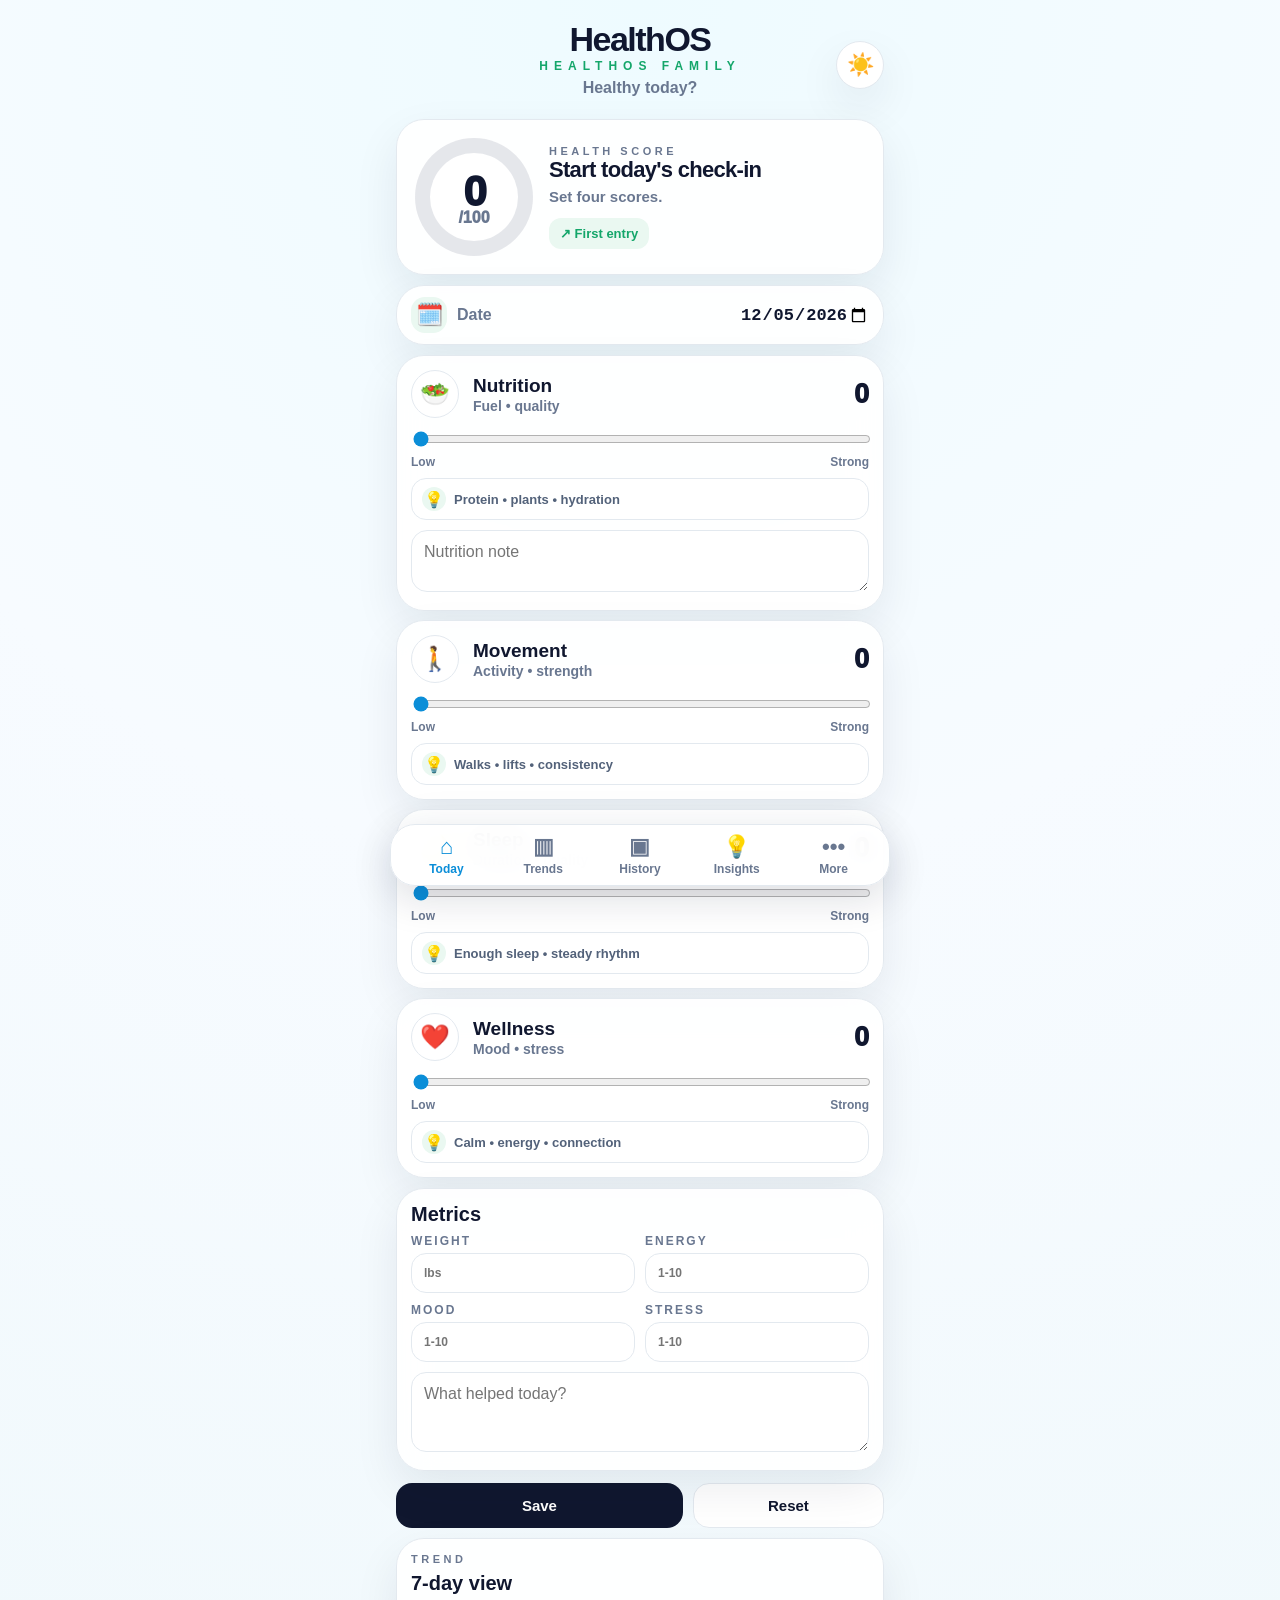
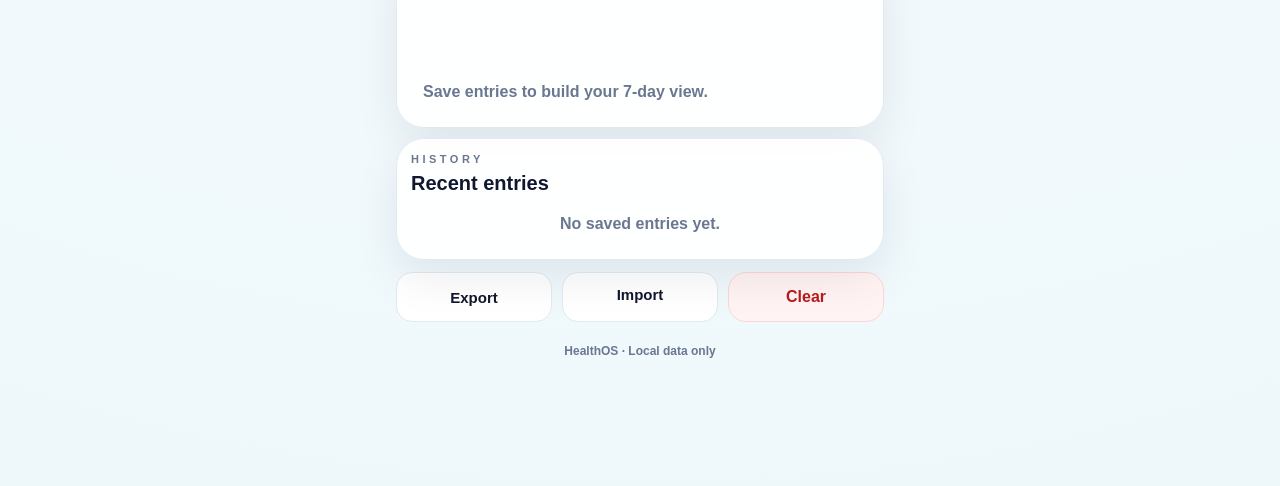
==== index.html @ 8bf2ce1e "Add files via upload" ====
<!DOCTYPE html>
<html lang="en">
<head>
  <meta charset="UTF-8" />
  <meta name="viewport" content="width=device-width, initial-scale=1.0, viewport-fit=cover" />
  <meta name="theme-color" content="#f6fbff" />
  <title>HealthOS</title>
  <link rel="manifest" href="manifest.json?v=3" />
  <link rel="icon" href="favicon-32.png?v=3" sizes="32x32" type="image/png" />
  <link rel="apple-touch-icon" href="apple-touch-icon.png?v=3" />
  <link rel="apple-touch-icon" sizes="180x180" href="apple-touch-icon-180.png?v=3" />
  <meta name="apple-mobile-web-app-capable" content="yes" />
  <meta name="apple-mobile-web-app-title" content="HealthOS" />
  <meta name="apple-mobile-web-app-status-bar-style" content="default" />
  <style>
    :root{--bg:#f4fbff;--card:#fff;--ink:#10172f;--muted:#697790;--line:#e3e9ef;--blue:#0b8ed8;--green:#14a66a;--soft-green:#eaf8f1;--shadow:0 18px 45px rgba(16,23,47,.08);--radius:28px}
    *{box-sizing:border-box}html{scroll-behavior:smooth}body{margin:0;font-family:-apple-system,BlinkMacSystemFont,"Segoe UI",Roboto,Helvetica,Arial,sans-serif;background:radial-gradient(circle at 50% 0%,#eefbff 0,#f7fbff 40%,#eef8fb 100%);color:var(--ink)}
    .app{width:min(100%,520px);margin:0 auto;padding:14px 16px 106px;min-height:100vh}.topbar{display:grid;grid-template-columns:48px 1fr 48px;align-items:center;gap:8px;padding:6px 0 10px}.top-spacer{width:48px;height:48px}.theme{border:1px solid var(--line);background:var(--card);width:48px;height:48px;border-radius:50%;box-shadow:var(--shadow);font-size:22px}.brand{text-align:center}.brand h1{font-size:34px;margin:0;font-weight:900;letter-spacing:-1.5px}.eyebrow{color:var(--green);text-transform:uppercase;letter-spacing:6px;font-weight:900;font-size:12px;margin:0 0 6px}.subtitle{font-size:16px;color:var(--muted);font-weight:750;margin:0 0 12px}
    .card{background:rgba(255,255,255,.92);border:1px solid var(--line);border-radius:var(--radius);box-shadow:var(--shadow);backdrop-filter:blur(16px)}.score-card{display:grid;grid-template-columns:118px 1fr;gap:16px;align-items:center;padding:18px;margin-bottom:10px}.ring{width:118px;height:118px;border-radius:50%;display:grid;place-items:center;background:conic-gradient(var(--blue) calc(var(--score)*1%),#e5e7eb 0);position:relative}.ring:before{content:"";position:absolute;inset:15px;border-radius:50%;background:#fff}.score-num{position:relative;text-align:center;font-weight:950;font-size:42px;letter-spacing:-2px}.score-num small{display:block;font-size:16px;color:var(--muted);letter-spacing:0;margin-top:-7px}.label{font-size:11px;text-transform:uppercase;letter-spacing:3.5px;font-weight:900;color:var(--muted);margin:0 0 7px}.score-card h2{font-size:22px;margin:0 0 5px;letter-spacing:-.7px}.score-card p{margin:0}.insight{font-size:15px;font-weight:700;color:var(--muted)}.trend-pill{display:inline-flex;gap:7px;align-items:center;margin-top:13px;padding:8px 11px;border-radius:12px;background:var(--soft-green);color:var(--green);font-weight:900;font-size:13px}
    .date-card{display:flex;align-items:center;gap:10px;padding:11px 14px;margin-bottom:10px}.date-icon{width:36px;height:36px;border-radius:14px;display:grid;place-items:center;background:var(--soft-green);font-size:22px}.date-card label{font-weight:850;color:var(--muted);flex:1}.date-card input{border:0;background:transparent;color:var(--ink);font-size:17px;font-weight:900;text-align:right;min-width:132px}.domain{padding:14px;margin-bottom:9px}.domain-head{display:grid;grid-template-columns:52px 1fr 42px;gap:10px;align-items:center}.icon{width:48px;height:48px;border:1px solid var(--line);border-radius:50%;display:grid;place-items:center;font-size:24px;background:#fff}.domain h3{font-size:19px;margin:0 0 1px}.domain .desc{font-size:14px;color:var(--muted);font-weight:700;margin:0}.value{text-align:right;font-size:27px;font-weight:950}.slider-row{margin-top:11px}.slider-labels{display:flex;justify-content:space-between;color:var(--muted);font-size:12px;font-weight:800;margin-top:4px}input[type=range]{width:100%;accent-color:var(--blue)}.example{display:flex;align-items:center;gap:8px;margin-top:9px;border:1px solid var(--line);border-radius:15px;padding:8px 10px;color:#53627a;font-weight:700;font-size:13px;background:rgba(255,255,255,.72)}.bulb{width:24px;height:24px;border-radius:50%;display:grid;place-items:center;background:var(--soft-green);font-size:16px;flex:0 0 auto}.notes{display:none;margin-top:10px}.notes textarea{width:100%;border:1px solid var(--line);border-radius:16px;padding:12px;font:inherit;color:var(--ink);resize:vertical;background:#fff}.domain.open .notes{display:block}
    .panel{padding:14px;margin-top:10px}.panel h2{font-size:20px;margin:0 0 8px}.metric-grid{display:grid;grid-template-columns:1fr 1fr;gap:10px}.metric-grid label{font-size:12px;text-transform:uppercase;letter-spacing:2px;color:var(--muted);font-weight:900}.metric-grid input{width:100%;margin-top:5px;border:1px solid var(--line);border-radius:15px;padding:12px;font:inherit;font-weight:800;background:#fff;color:var(--ink)}.daily-note{width:100%;margin-top:10px;border:1px solid var(--line);border-radius:15px;padding:12px;font:inherit;background:#fff;color:var(--ink);resize:vertical}.actions{display:grid;grid-template-columns:1.2fr .8fr;gap:10px;margin-top:12px}button,.file-btn{cursor:pointer}button.primary{border:0;background:var(--ink);color:#fff;border-radius:16px;padding:13px;font-size:15px;font-weight:900}button.secondary,.file-btn{border:1px solid var(--line);background:#fff;color:var(--ink);border-radius:16px;padding:13px;font-size:15px;font-weight:900;text-align:center}button.danger{border:1px solid #ffd5d5;background:#fff3f3;color:#b91c1c;border-radius:18px;padding:15px;font-size:16px;font-weight:900}.file-btn input{display:none}.utility{grid-template-columns:1fr 1fr 1fr}.bars{display:flex;align-items:end;gap:8px;height:110px}.bar{flex:1;background:#dfe7ef;border-radius:12px 12px 4px 4px;min-height:9px;position:relative;overflow:hidden}.bar span{position:absolute;bottom:0;left:0;right:0;background:var(--blue);border-radius:inherit}.history{display:grid;gap:9px}.entry{display:flex;justify-content:space-between;gap:10px;border:1px solid var(--line);border-radius:16px;padding:12px;background:#fff}.entry strong{font-size:18px}.entry small{color:var(--muted);font-weight:800}.empty{color:var(--muted);font-weight:700;text-align:center;padding:12px}.bottom-nav{position:fixed;left:50%;bottom:14px;transform:translateX(-50%);width:min(calc(100% - 24px),500px);display:grid;grid-template-columns:repeat(5,1fr);gap:2px;padding:9px 8px;border-radius:25px;background:rgba(255,255,255,.94);border:1px solid var(--line);box-shadow:0 12px 40px rgba(16,23,47,.14);backdrop-filter:blur(18px)}.bottom-nav a{color:var(--muted);text-decoration:none;text-align:center;font-size:12px;font-weight:800}.bottom-nav a span{display:block;font-size:22px;margin-bottom:2px}.bottom-nav a.active{color:var(--blue)}footer{text-align:center;color:var(--muted);font-weight:700;font-size:12px;margin:22px 0}
    body.dark{--bg:#0d1424;--card:#141d31;--ink:#f7fbff;--muted:#a9b6cc;--line:#26334b;--soft-green:#103827;background:radial-gradient(circle at 50% 0%,#17263e 0,#0d1424 58%)}body.dark .card,body.dark .date-card input,body.dark .theme,body.dark .icon,body.dark .metric-grid input,body.dark textarea,body.dark .entry,body.dark button.secondary,body.dark .file-btn{background:#141d31;color:var(--ink)}body.dark .ring:before{background:#141d31}body.dark .bottom-nav{background:rgba(20,29,49,.94)}
    @media(max-width:390px){.app{padding-left:12px;padding-right:12px}.topbar{grid-template-columns:36px 1fr 44px}.top-spacer{width:36px}.brand h1{font-size:30px}.eyebrow{letter-spacing:4px}.subtitle{font-size:15px}.score-card{grid-template-columns:100px 1fr;gap:12px;padding:16px}.ring{width:100px;height:100px}.ring:before{inset:12px}.score-num{font-size:36px}.score-card h2{font-size:20px}.label{letter-spacing:2.5px}.domain-head{grid-template-columns:46px 1fr 38px}.icon{width:44px;height:44px}.value{font-size:24px}.utility{grid-template-columns:1fr}}
  </style>
</head>
<body>
  <main class="app">
    <header class="topbar"><span class="top-spacer" aria-hidden="true"></span><div class="brand"><h1>HealthOS</h1><p class="eyebrow">HealthOS Family</p><p class="subtitle">Healthy today?</p></div><button id="themeToggle" class="theme" type="button" aria-label="Toggle theme">☀️</button></header>
    <section class="score-card card" id="today"><div class="ring" id="ring" style="--score:0"><div class="score-num"><span id="dailyScore">0</span><small>/100</small></div></div><div><p class="label">Health Score</p><h2 id="status">Start today’s check-in</h2><p class="insight" id="insight">Set four scores.</p><div class="trend-pill" id="trendPill">↗ First entry</div></div></section>
    <section class="date-card card"><span class="date-icon">🗓️</span><label for="entryDate">Date</label><input id="entryDate" type="date" /></section>
    <form id="domainForm">
      <article class="domain card open" data-key="nutrition">
        <div class="domain-head"><span class="icon">🥗</span><div><h3>Nutrition</h3><p class="desc">Fuel • quality</p></div><div class="value" id="nutritionValue">0</div></div>
        <div class="slider-row"><input id="nutrition" type="range" min="0" max="25" value="0"><div class="slider-labels"><span>Low</span><span>Strong</span></div></div>
        <div class="example"><span class="bulb">💡</span>Protein • plants • hydration</div>
        <div class="notes"><textarea id="nutritionNote" rows="2" placeholder="Nutrition note"></textarea></div>
      </article>
      <article class="domain card" data-key="movement">
        <div class="domain-head"><span class="icon">🚶</span><div><h3>Movement</h3><p class="desc">Activity • strength</p></div><div class="value" id="movementValue">0</div></div>
        <div class="slider-row"><input id="movement" type="range" min="0" max="25" value="0"><div class="slider-labels"><span>Low</span><span>Strong</span></div></div>
        <div class="example"><span class="bulb">💡</span>Walks • lifts • consistency</div>
        <div class="notes"><textarea id="movementNote" rows="2" placeholder="Movement note"></textarea></div>
      </article>
      <article class="domain card" data-key="sleep">
        <div class="domain-head"><span class="icon">🌙</span><div><h3>Sleep</h3><p class="desc">Duration • quality</p></div><div class="value" id="sleepValue">0</div></div>
        <div class="slider-row"><input id="sleep" type="range" min="0" max="25" value="0"><div class="slider-labels"><span>Low</span><span>Strong</span></div></div>
        <div class="example"><span class="bulb">💡</span>Enough sleep • steady rhythm</div>
        <div class="notes"><textarea id="sleepNote" rows="2" placeholder="Sleep note"></textarea></div>
      </article>
      <article class="domain card" data-key="wellness">
        <div class="domain-head"><span class="icon">❤️</span><div><h3>Wellness</h3><p class="desc">Mood • stress</p></div><div class="value" id="wellnessValue">0</div></div>
        <div class="slider-row"><input id="wellness" type="range" min="0" max="25" value="0"><div class="slider-labels"><span>Low</span><span>Strong</span></div></div>
        <div class="example"><span class="bulb">💡</span>Calm • energy • connection</div>
        <div class="notes"><textarea id="wellnessNote" rows="2" placeholder="Wellness note"></textarea></div>
      </article>
    </form>
    <section class="panel card" id="insights"><h2>Metrics</h2><div class="metric-grid">
        <label>Weight<input id="weight" type="text" placeholder="lbs"></label>
        <label>Energy<input id="energy" type="text" placeholder="1-10"></label>
        <label>Mood<input id="mood" type="text" placeholder="1-10"></label>
        <label>Stress<input id="stress" type="text" placeholder="1-10"></label>
      </div><textarea class="daily-note" id="dailyNote" rows="3" placeholder="What helped today?"></textarea></section>
    <section class="actions"><button class="primary" id="saveBtn" type="button">Save</button><button class="secondary" id="resetBtn" type="button">Reset</button></section>
    <section class="panel card" id="trends"><p class="label">Trend</p><h2>7-day view</h2><div class="bars" id="bars"></div></section>
    <section class="panel card" id="history"><p class="label">History</p><h2>Recent entries</h2><div class="history" id="historyList"></div></section>
    <section class="actions utility" id="more"><button class="secondary" id="exportBtn" type="button">Export</button><label class="file-btn">Import<input id="importFile" type="file" accept="application/json"></label><button class="danger" id="clearBtn" type="button">Clear</button></section>
    <footer><strong>HealthOS</strong> · Local data only</footer>
  </main>
  <nav class="bottom-nav"><a class="active" href="#today"><span>⌂</span>Today</a><a href="#trends"><span>▥</span>Trends</a><a href="#history"><span>▣</span>History</a><a href="#insights"><span>💡</span>Insights</a><a href="#more"><span>•••</span>More</a></nav>
<script>
const keys=["nutrition", "movement", "sleep", "wellness"]; const metricKeys=["weight", "energy", "mood", "stress"]; const statuses=[[85,"Healthy foundation","Strong foundation today."],[70,"Good momentum","Good base. Tighten one domain."],[50,"Needs support","Choose one small reset today."],[1,"Low foundation","Start with food, walk, or sleep."],[0,"Start today's check-in","Set four scores."]];
const $=id=>document.getElementById(id); const store='healthos_classic_v2_entries'; const today=()=>new Date().toISOString().slice(0,10); $('entryDate').value=today(); let entries=JSON.parse(localStorage.getItem(store)||'[]');
function score(){return keys.reduce((s,k)=>s+Number($(k).value||0),0)}
function status(s){for(const row of statuses){if(s>=row[0])return [row[1],row[2]]}return [statuses.at(-1)[1],statuses.at(-1)[2]]}
function prevScore(date){return entries.filter(e=>e.date<date).sort((a,b)=>b.date.localeCompare(a.date))[0]?.score}
function update(){const s=score(); $('dailyScore').textContent=s; $('ring').style.setProperty('--score',s); keys.forEach(k=>$(k+'Value').textContent=$(k).value); const [h,i]=status(s); $('status').textContent=h; $('insight').textContent=i; const p=prevScore($('entryDate').value); $('trendPill').textContent=p==null?'↗ First entry':`${s-p>=0?'↗ +':'↘ '}${s-p} vs previous`;}
function entry(){const e={date:$('entryDate').value,score:score(),createdAt:new Date().toISOString(),metrics:{},note:$('dailyNote').value,domains:{}}; metricKeys.forEach(k=>e.metrics[k]=$(k).value); keys.forEach(k=>e.domains[k]={value:Number($(k).value),note:$(k+'Note').value}); return e;}
function save(){const e=entry(); entries=entries.filter(x=>x.date!==e.date); entries.push(e); entries.sort((a,b)=>a.date.localeCompare(b.date)); localStorage.setItem(store,JSON.stringify(entries)); render(); alert('Saved.');}
function render(){renderBars(); renderHistory(); update();}
function renderBars(){const recent=[...entries].sort((a,b)=>a.date.localeCompare(b.date)).slice(-7); $('bars').innerHTML=recent.length?recent.map(e=>`<div class="bar" title="${e.date}: ${e.score}"><span style="height:${Math.max(7,e.score)}%"></span></div>`).join(''):'<div class="empty">Save entries to build your 7-day view.</div>';}
function renderHistory(){const recent=[...entries].sort((a,b)=>b.date.localeCompare(a.date)).slice(0,8); $('historyList').innerHTML=recent.length?recent.map(e=>`<div class="entry"><div><strong>${e.date}</strong><br><small>${status(e.score)[0]}</small></div><strong>${e.score}/100</strong></div>`).join(''):'<div class="empty">No saved entries yet.</div>';}
function loadDate(){const e=entries.find(x=>x.date===$('entryDate').value); if(!e)return; keys.forEach(k=>{$(k).value=e.domains?.[k]?.value||0; $(k+'Note').value=e.domains?.[k]?.note||''}); metricKeys.forEach(k=>$(k).value=e.metrics?.[k]||''); $('dailyNote').value=e.note||''; update();}
keys.forEach(k=>$(k).addEventListener('input',update)); $('entryDate').addEventListener('change',()=>{loadDate();update();}); document.querySelectorAll('.domain').forEach(card=>card.addEventListener('click',e=>{if(e.target.tagName==='INPUT'||e.target.tagName==='TEXTAREA')return; card.classList.toggle('open');}));
$('saveBtn').onclick=save; $('resetBtn').onclick=()=>{keys.forEach(k=>{$(k).value=0;$(k+'Note').value=''});metricKeys.forEach(k=>$(k).value='');$('dailyNote').value='';update();};
$('exportBtn').onclick=()=>{const blob=new Blob([JSON.stringify(entries,null,2)],{type:'application/json'});const a=document.createElement('a');a.href=URL.createObjectURL(blob);a.download='healthos-data.json';a.click();};
$('importFile').onchange=e=>{const f=e.target.files[0]; if(!f)return; const r=new FileReader(); r.onload=()=>{entries=JSON.parse(r.result); localStorage.setItem(store,JSON.stringify(entries)); render();}; r.readAsText(f);};
$('clearBtn').onclick=()=>{if(confirm('Clear all HealthOS data on this device?')){entries=[];localStorage.removeItem(store);render();}};
$('themeToggle').onclick=()=>{document.body.classList.toggle('dark'); localStorage.setItem('healthos_classic_v2_entries_theme',document.body.classList.contains('dark')?'dark':'light');}; if(localStorage.getItem('healthos_classic_v2_entries_theme')==='dark')document.body.classList.add('dark'); render();
</script>
</body></html>
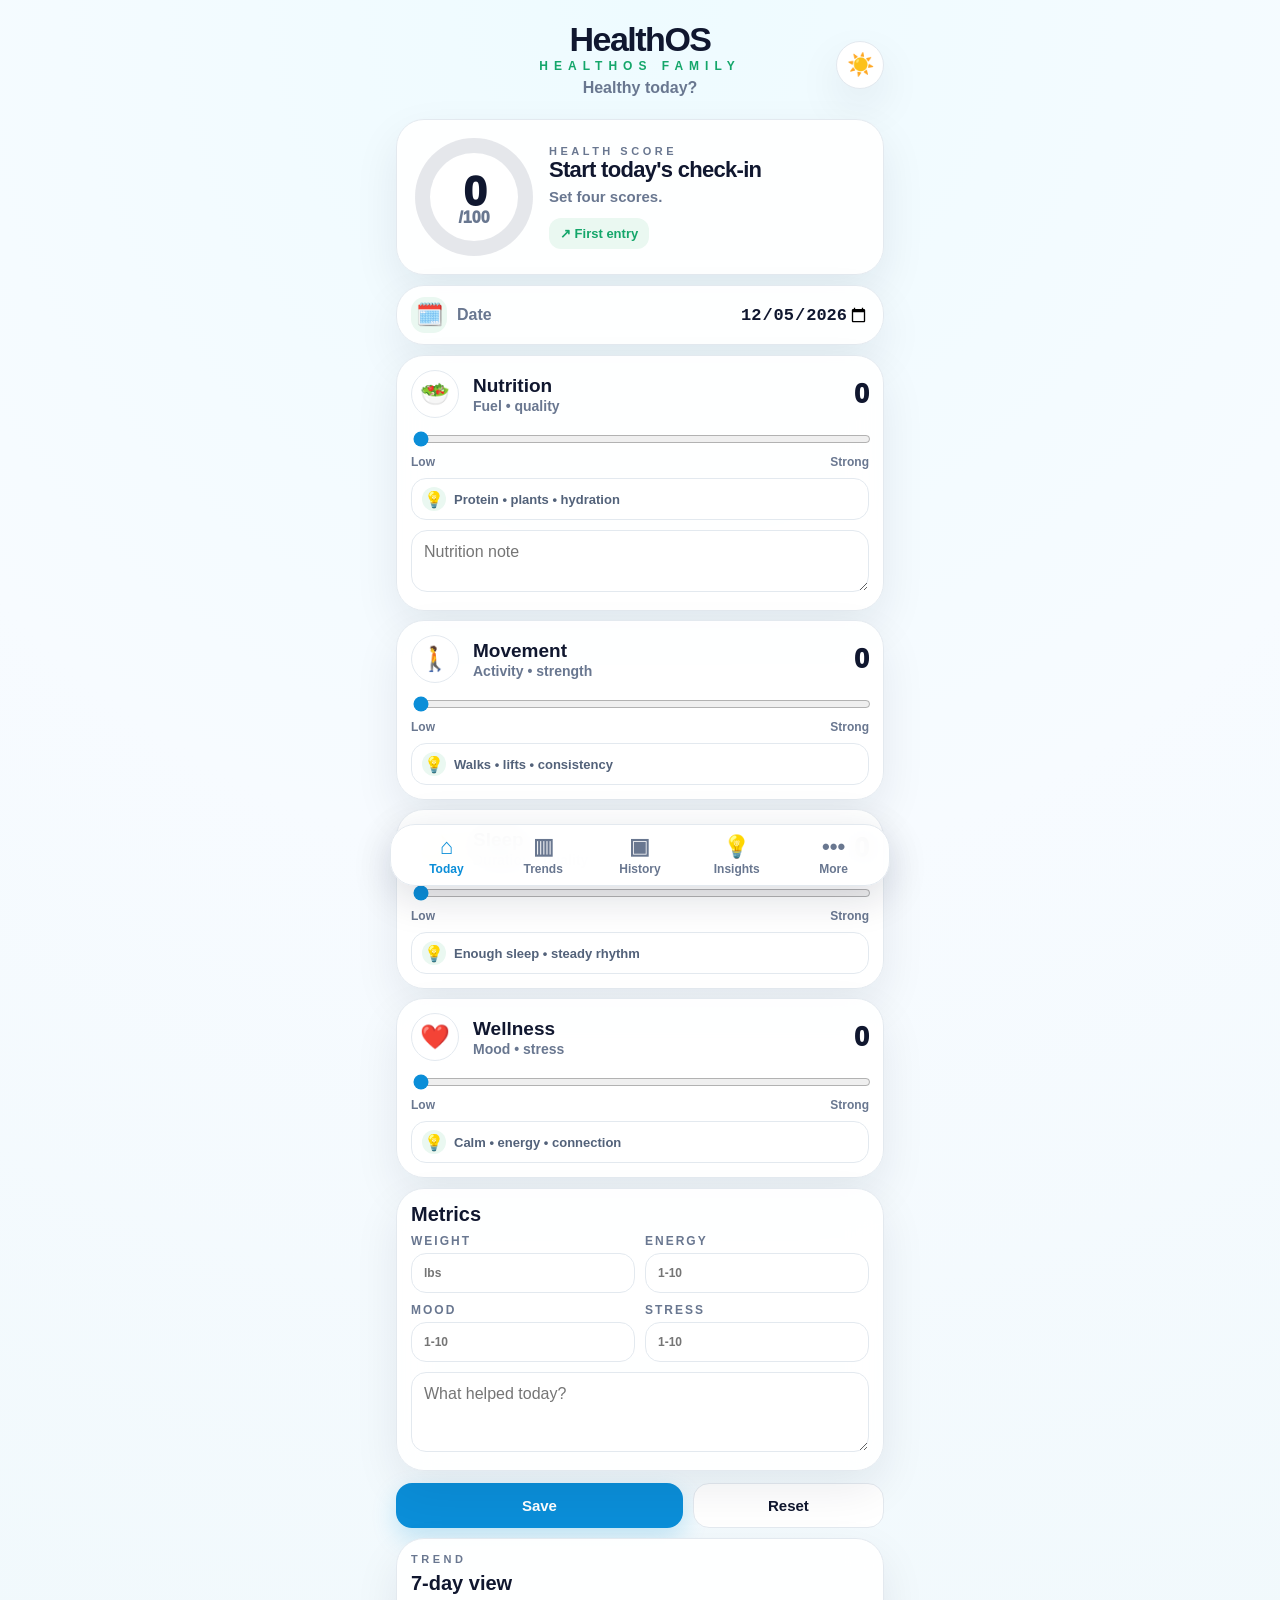
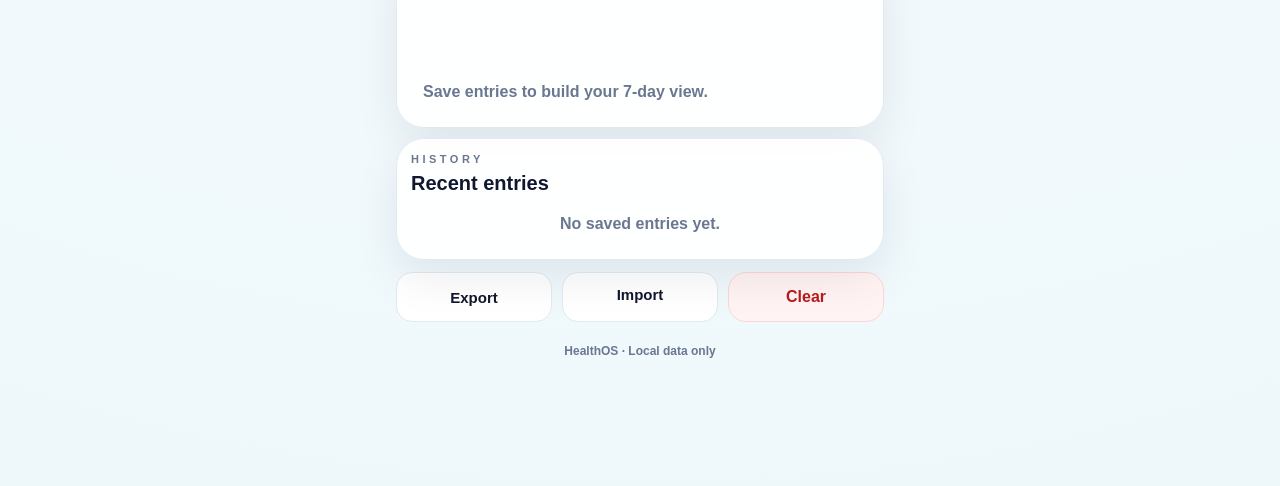
==== commit 57a5374e: "Add files via upload" ====
--- a/index.html
+++ b/index.html
@@ -18,7 +18,7 @@
     .app{width:min(100%,520px);margin:0 auto;padding:14px 16px 106px;min-height:100vh}.topbar{display:grid;grid-template-columns:48px 1fr 48px;align-items:center;gap:8px;padding:6px 0 10px}.top-spacer{width:48px;height:48px}.theme{border:1px solid var(--line);background:var(--card);width:48px;height:48px;border-radius:50%;box-shadow:var(--shadow);font-size:22px}.brand{text-align:center}.brand h1{font-size:34px;margin:0;font-weight:900;letter-spacing:-1.5px}.eyebrow{color:var(--green);text-transform:uppercase;letter-spacing:6px;font-weight:900;font-size:12px;margin:0 0 6px}.subtitle{font-size:16px;color:var(--muted);font-weight:750;margin:0 0 12px}
     .card{background:rgba(255,255,255,.92);border:1px solid var(--line);border-radius:var(--radius);box-shadow:var(--shadow);backdrop-filter:blur(16px)}.score-card{display:grid;grid-template-columns:118px 1fr;gap:16px;align-items:center;padding:18px;margin-bottom:10px}.ring{width:118px;height:118px;border-radius:50%;display:grid;place-items:center;background:conic-gradient(var(--blue) calc(var(--score)*1%),#e5e7eb 0);position:relative}.ring:before{content:"";position:absolute;inset:15px;border-radius:50%;background:#fff}.score-num{position:relative;text-align:center;font-weight:950;font-size:42px;letter-spacing:-2px}.score-num small{display:block;font-size:16px;color:var(--muted);letter-spacing:0;margin-top:-7px}.label{font-size:11px;text-transform:uppercase;letter-spacing:3.5px;font-weight:900;color:var(--muted);margin:0 0 7px}.score-card h2{font-size:22px;margin:0 0 5px;letter-spacing:-.7px}.score-card p{margin:0}.insight{font-size:15px;font-weight:700;color:var(--muted)}.trend-pill{display:inline-flex;gap:7px;align-items:center;margin-top:13px;padding:8px 11px;border-radius:12px;background:var(--soft-green);color:var(--green);font-weight:900;font-size:13px}
     .date-card{display:flex;align-items:center;gap:10px;padding:11px 14px;margin-bottom:10px}.date-icon{width:36px;height:36px;border-radius:14px;display:grid;place-items:center;background:var(--soft-green);font-size:22px}.date-card label{font-weight:850;color:var(--muted);flex:1}.date-card input{border:0;background:transparent;color:var(--ink);font-size:17px;font-weight:900;text-align:right;min-width:132px}.domain{padding:14px;margin-bottom:9px}.domain-head{display:grid;grid-template-columns:52px 1fr 42px;gap:10px;align-items:center}.icon{width:48px;height:48px;border:1px solid var(--line);border-radius:50%;display:grid;place-items:center;font-size:24px;background:#fff}.domain h3{font-size:19px;margin:0 0 1px}.domain .desc{font-size:14px;color:var(--muted);font-weight:700;margin:0}.value{text-align:right;font-size:27px;font-weight:950}.slider-row{margin-top:11px}.slider-labels{display:flex;justify-content:space-between;color:var(--muted);font-size:12px;font-weight:800;margin-top:4px}input[type=range]{width:100%;accent-color:var(--blue)}.example{display:flex;align-items:center;gap:8px;margin-top:9px;border:1px solid var(--line);border-radius:15px;padding:8px 10px;color:#53627a;font-weight:700;font-size:13px;background:rgba(255,255,255,.72)}.bulb{width:24px;height:24px;border-radius:50%;display:grid;place-items:center;background:var(--soft-green);font-size:16px;flex:0 0 auto}.notes{display:none;margin-top:10px}.notes textarea{width:100%;border:1px solid var(--line);border-radius:16px;padding:12px;font:inherit;color:var(--ink);resize:vertical;background:#fff}.domain.open .notes{display:block}
-    .panel{padding:14px;margin-top:10px}.panel h2{font-size:20px;margin:0 0 8px}.metric-grid{display:grid;grid-template-columns:1fr 1fr;gap:10px}.metric-grid label{font-size:12px;text-transform:uppercase;letter-spacing:2px;color:var(--muted);font-weight:900}.metric-grid input{width:100%;margin-top:5px;border:1px solid var(--line);border-radius:15px;padding:12px;font:inherit;font-weight:800;background:#fff;color:var(--ink)}.daily-note{width:100%;margin-top:10px;border:1px solid var(--line);border-radius:15px;padding:12px;font:inherit;background:#fff;color:var(--ink);resize:vertical}.actions{display:grid;grid-template-columns:1.2fr .8fr;gap:10px;margin-top:12px}button,.file-btn{cursor:pointer}button.primary{border:0;background:var(--ink);color:#fff;border-radius:16px;padding:13px;font-size:15px;font-weight:900}button.secondary,.file-btn{border:1px solid var(--line);background:#fff;color:var(--ink);border-radius:16px;padding:13px;font-size:15px;font-weight:900;text-align:center}button.danger{border:1px solid #ffd5d5;background:#fff3f3;color:#b91c1c;border-radius:18px;padding:15px;font-size:16px;font-weight:900}.file-btn input{display:none}.utility{grid-template-columns:1fr 1fr 1fr}.bars{display:flex;align-items:end;gap:8px;height:110px}.bar{flex:1;background:#dfe7ef;border-radius:12px 12px 4px 4px;min-height:9px;position:relative;overflow:hidden}.bar span{position:absolute;bottom:0;left:0;right:0;background:var(--blue);border-radius:inherit}.history{display:grid;gap:9px}.entry{display:flex;justify-content:space-between;gap:10px;border:1px solid var(--line);border-radius:16px;padding:12px;background:#fff}.entry strong{font-size:18px}.entry small{color:var(--muted);font-weight:800}.empty{color:var(--muted);font-weight:700;text-align:center;padding:12px}.bottom-nav{position:fixed;left:50%;bottom:14px;transform:translateX(-50%);width:min(calc(100% - 24px),500px);display:grid;grid-template-columns:repeat(5,1fr);gap:2px;padding:9px 8px;border-radius:25px;background:rgba(255,255,255,.94);border:1px solid var(--line);box-shadow:0 12px 40px rgba(16,23,47,.14);backdrop-filter:blur(18px)}.bottom-nav a{color:var(--muted);text-decoration:none;text-align:center;font-size:12px;font-weight:800}.bottom-nav a span{display:block;font-size:22px;margin-bottom:2px}.bottom-nav a.active{color:var(--blue)}footer{text-align:center;color:var(--muted);font-weight:700;font-size:12px;margin:22px 0}
+    .panel{padding:14px;margin-top:10px}.panel h2{font-size:20px;margin:0 0 8px}.metric-grid{display:grid;grid-template-columns:1fr 1fr;gap:10px}.metric-grid label{font-size:12px;text-transform:uppercase;letter-spacing:2px;color:var(--muted);font-weight:900}.metric-grid input{width:100%;margin-top:5px;border:1px solid var(--line);border-radius:15px;padding:12px;font:inherit;font-weight:800;background:#fff;color:var(--ink)}.daily-note{width:100%;margin-top:10px;border:1px solid var(--line);border-radius:15px;padding:12px;font:inherit;background:#fff;color:var(--ink);resize:vertical}.actions{display:grid;grid-template-columns:1.2fr .8fr;gap:10px;margin-top:12px}button,.file-btn{cursor:pointer}button.primary{border:0;background:var(--blue);color:#fff;border-radius:16px;padding:13px;font-size:15px;font-weight:900;box-shadow:0 10px 24px rgba(11,155,219,.22)}body.dark button.primary{background:var(--blue);color:#fff}button.secondary,.file-btn{border:1px solid var(--line);background:#fff;color:var(--ink);border-radius:16px;padding:13px;font-size:15px;font-weight:900;text-align:center}button.danger{border:1px solid #ffd5d5;background:#fff3f3;color:#b91c1c;border-radius:18px;padding:15px;font-size:16px;font-weight:900}.file-btn input{display:none}.utility{grid-template-columns:1fr 1fr 1fr}.bars{display:flex;align-items:end;gap:8px;height:110px}.bar{flex:1;background:#dfe7ef;border-radius:12px 12px 4px 4px;min-height:9px;position:relative;overflow:hidden}.bar span{position:absolute;bottom:0;left:0;right:0;background:var(--blue);border-radius:inherit}.history{display:grid;gap:9px}.entry{display:flex;justify-content:space-between;gap:10px;border:1px solid var(--line);border-radius:16px;padding:12px;background:#fff}.entry strong{font-size:18px}.entry small{color:var(--muted);font-weight:800}.empty{color:var(--muted);font-weight:700;text-align:center;padding:12px}.bottom-nav{position:fixed;left:50%;bottom:14px;transform:translateX(-50%);width:min(calc(100% - 24px),500px);display:grid;grid-template-columns:repeat(5,1fr);gap:2px;padding:9px 8px;border-radius:25px;background:rgba(255,255,255,.94);border:1px solid var(--line);box-shadow:0 12px 40px rgba(16,23,47,.14);backdrop-filter:blur(18px)}.bottom-nav a{color:var(--muted);text-decoration:none;text-align:center;font-size:12px;font-weight:800}.bottom-nav a span{display:block;font-size:22px;margin-bottom:2px}.bottom-nav a.active{color:var(--blue)}footer{text-align:center;color:var(--muted);font-weight:700;font-size:12px;margin:22px 0}
     body.dark{--bg:#0d1424;--card:#141d31;--ink:#f7fbff;--muted:#a9b6cc;--line:#26334b;--soft-green:#103827;background:radial-gradient(circle at 50% 0%,#17263e 0,#0d1424 58%)}body.dark .card,body.dark .date-card input,body.dark .theme,body.dark .icon,body.dark .metric-grid input,body.dark textarea,body.dark .entry,body.dark button.secondary,body.dark .file-btn{background:#141d31;color:var(--ink)}body.dark .ring:before{background:#141d31}body.dark .bottom-nav{background:rgba(20,29,49,.94)}
     @media(max-width:390px){.app{padding-left:12px;padding-right:12px}.topbar{grid-template-columns:36px 1fr 44px}.top-spacer{width:36px}.brand h1{font-size:30px}.eyebrow{letter-spacing:4px}.subtitle{font-size:15px}.score-card{grid-template-columns:100px 1fr;gap:12px;padding:16px}.ring{width:100px;height:100px}.ring:before{inset:12px}.score-num{font-size:36px}.score-card h2{font-size:20px}.label{letter-spacing:2.5px}.domain-head{grid-template-columns:46px 1fr 38px}.icon{width:44px;height:44px}.value{font-size:24px}.utility{grid-template-columns:1fr}}
   </style>
